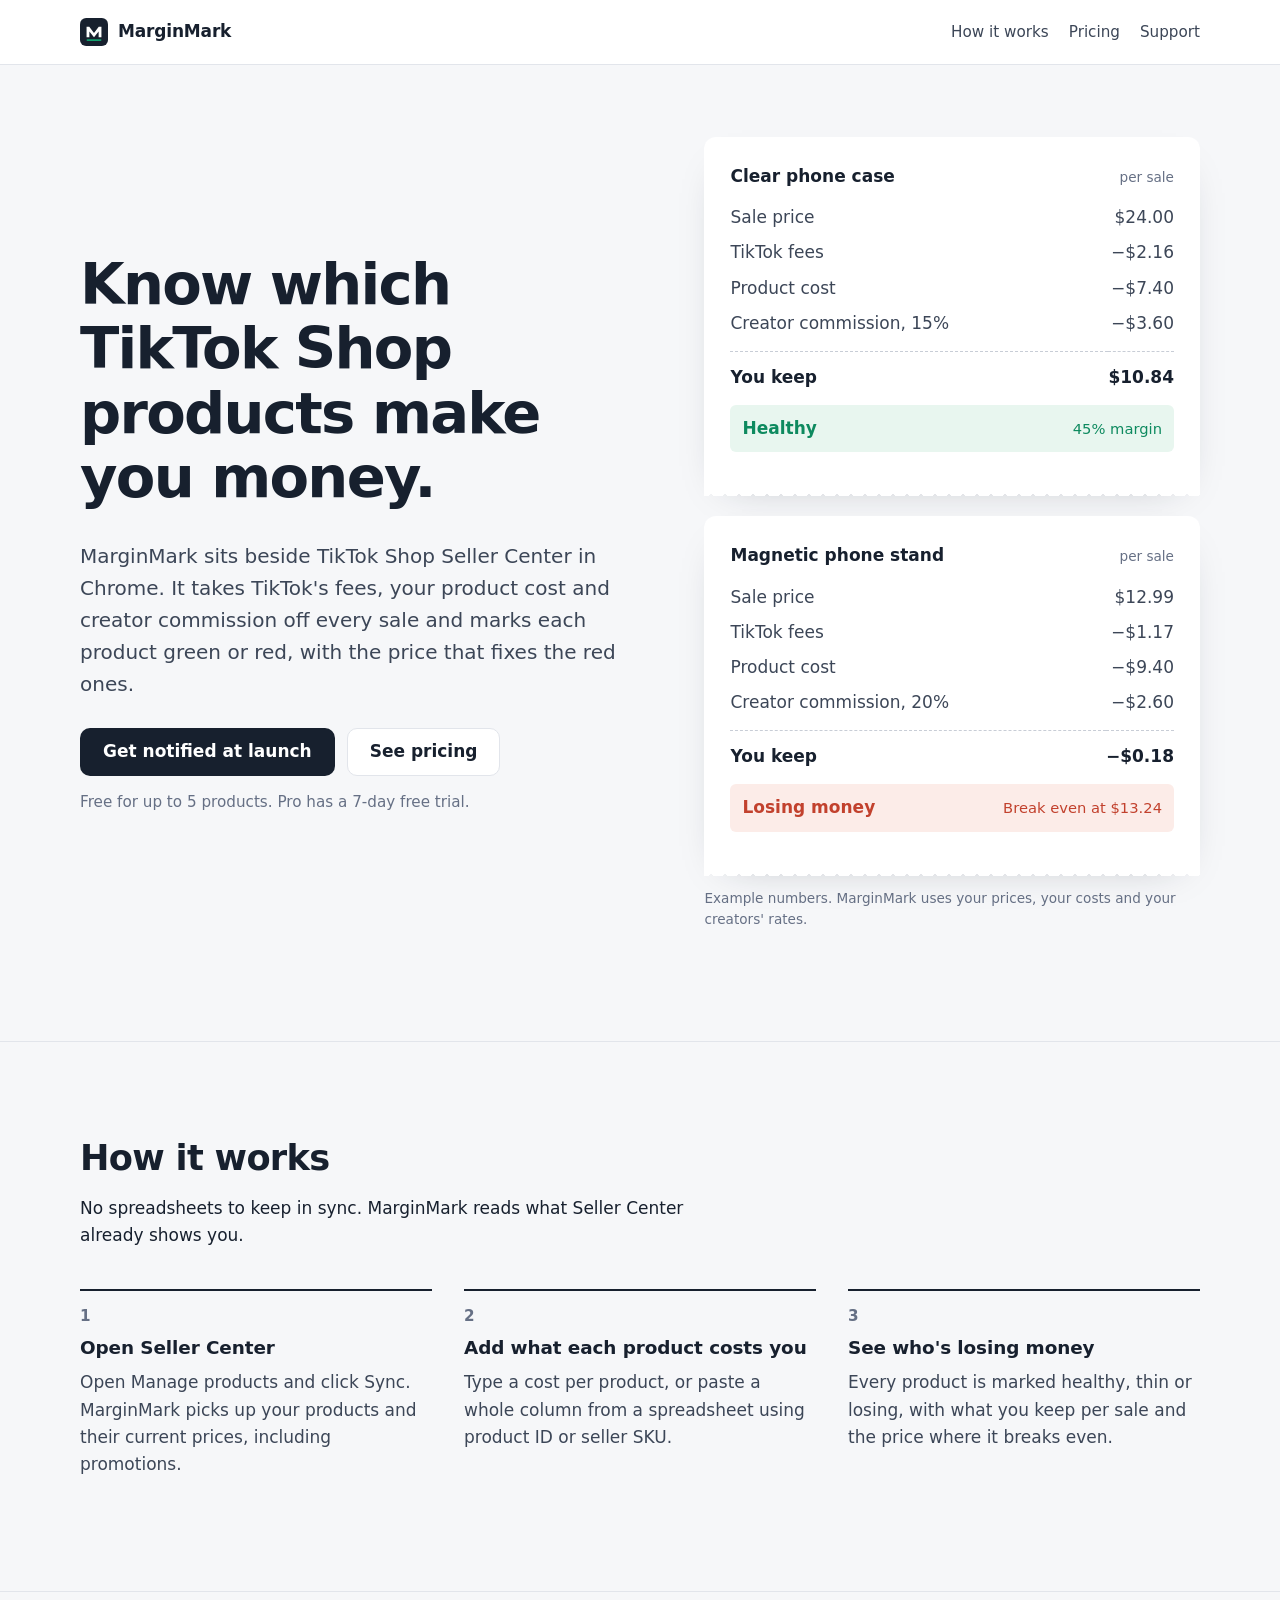
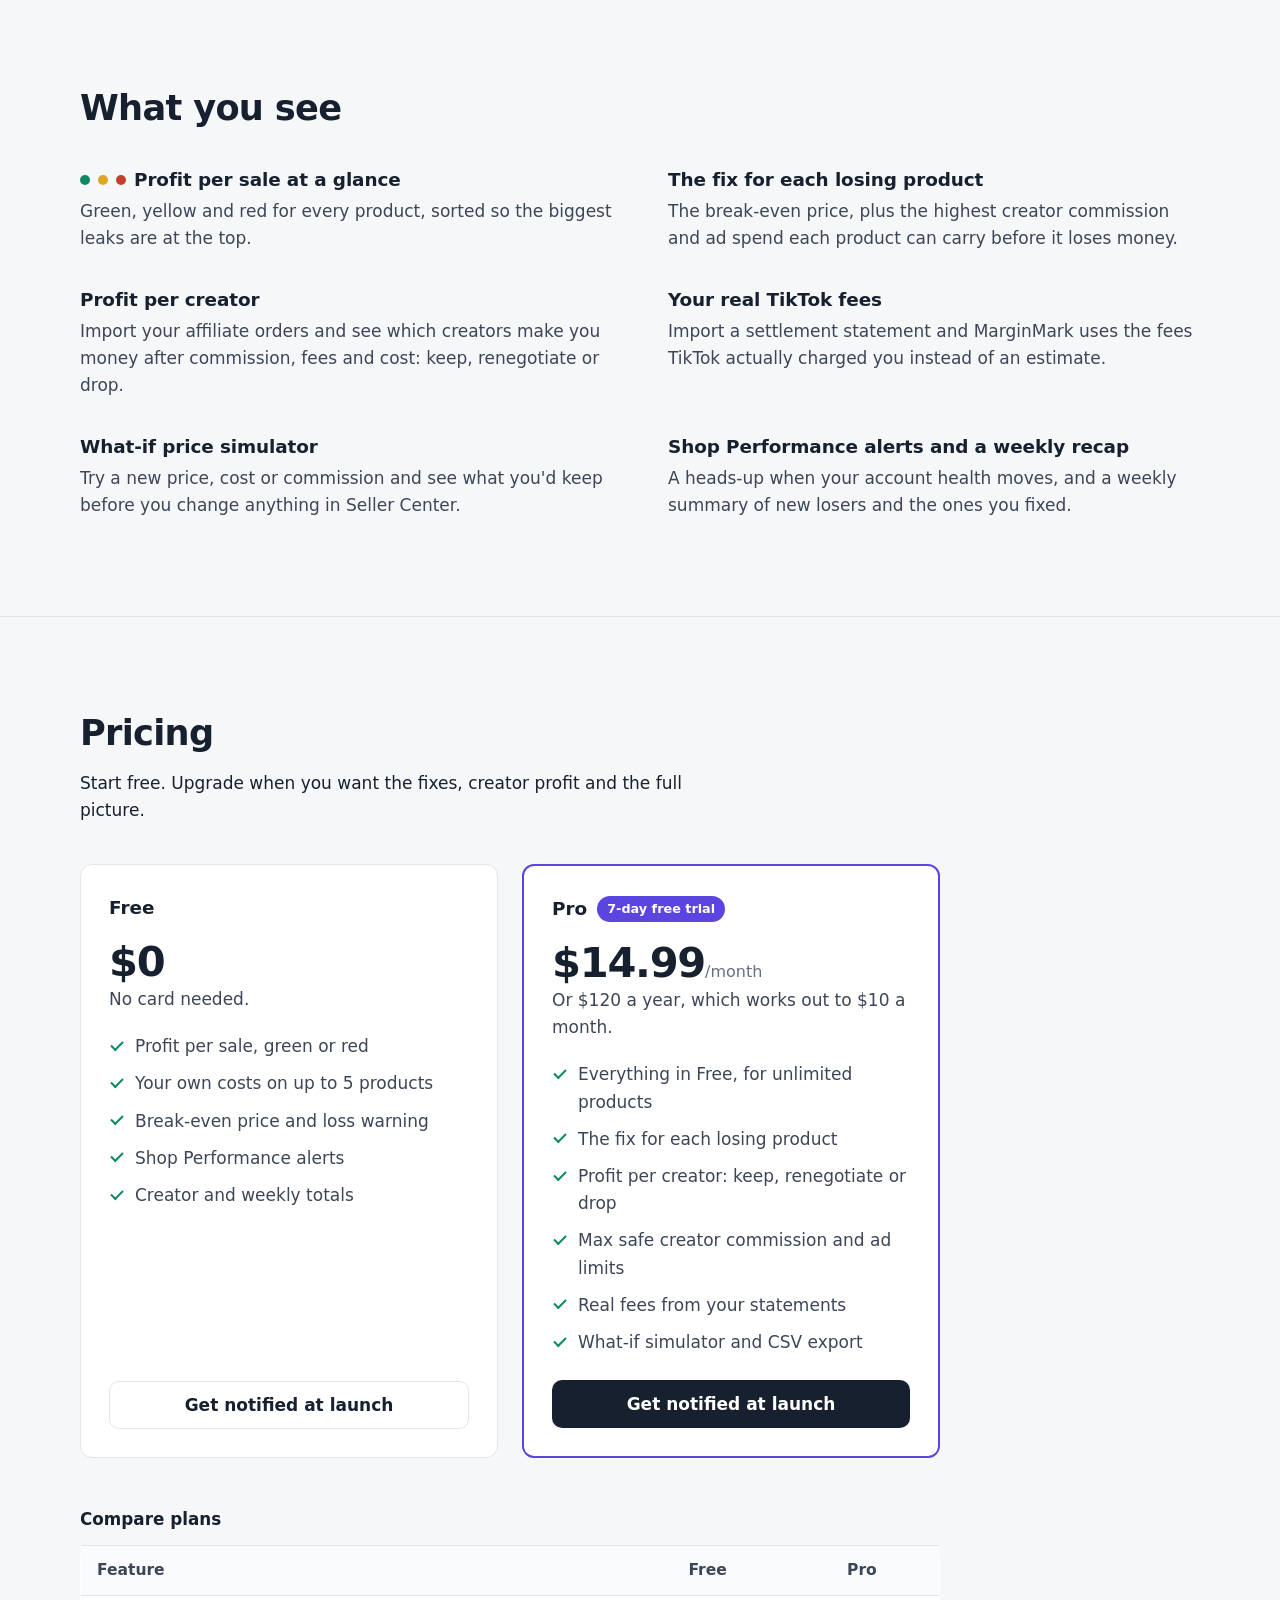
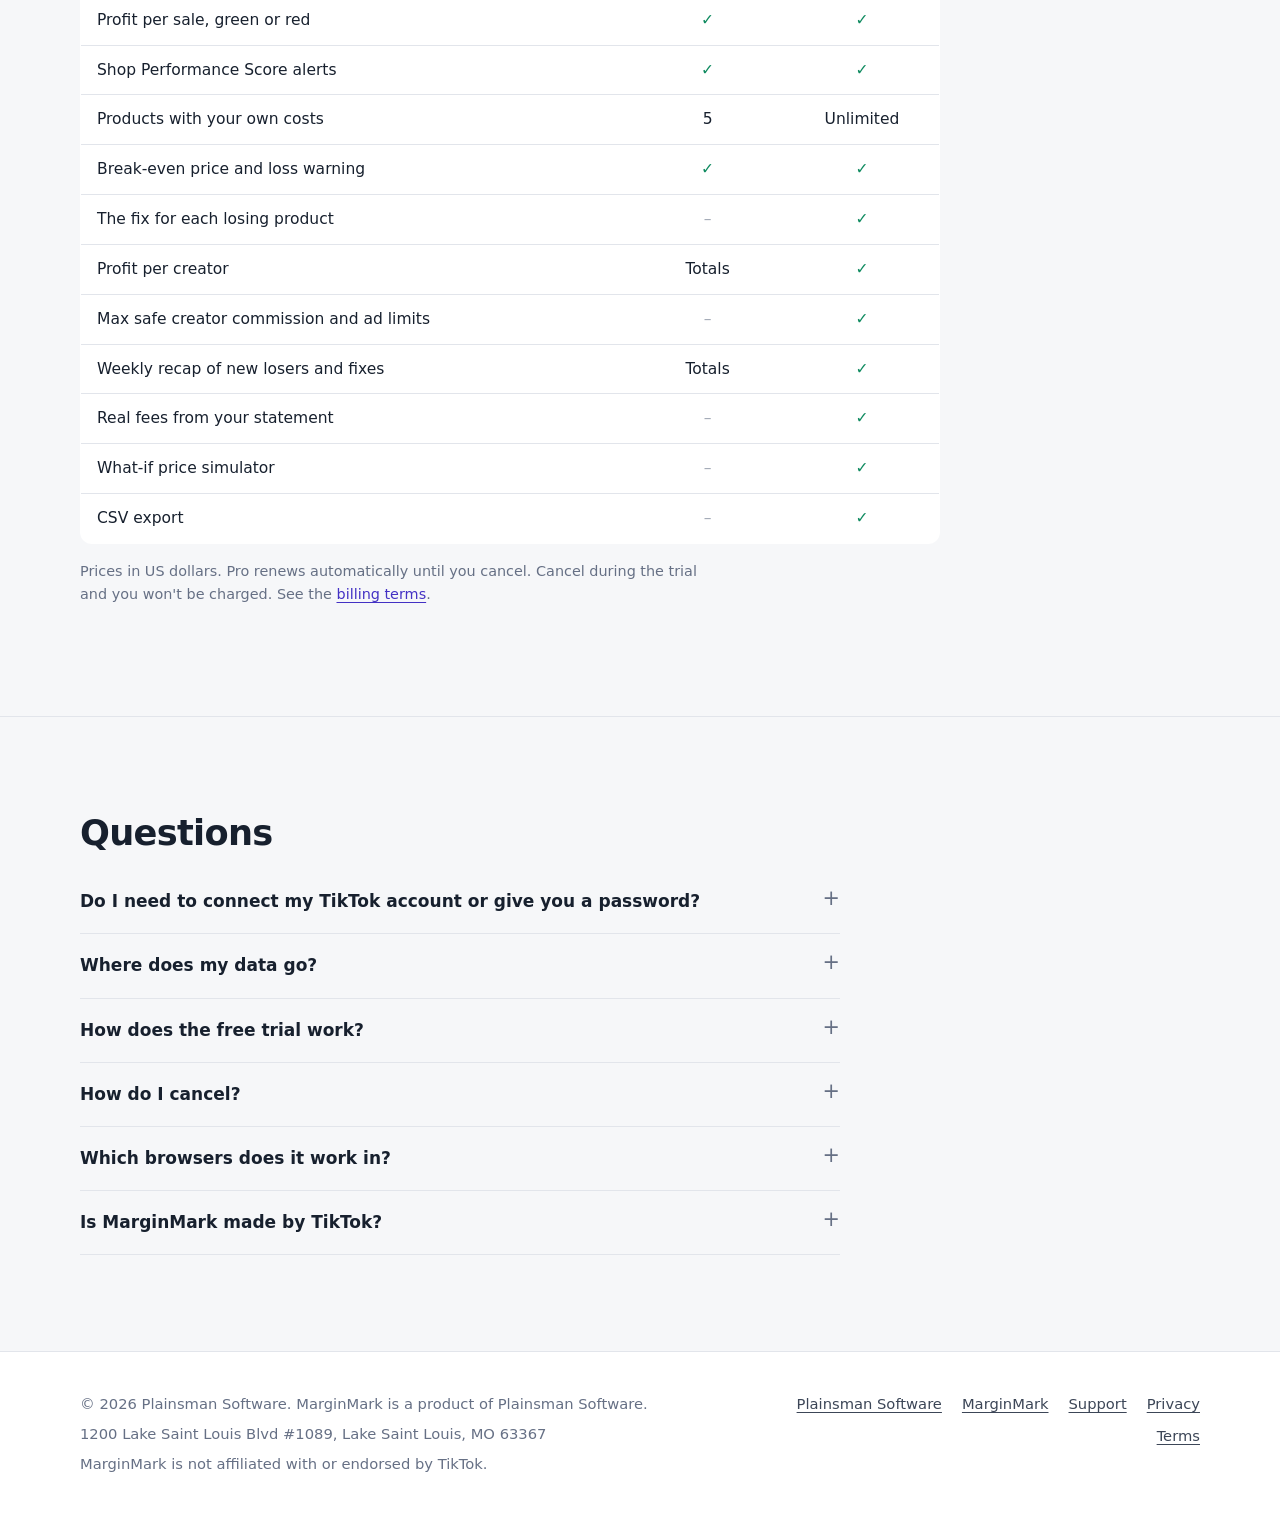
==== marginmark/index.html @ 3a08a019 "Website" ====
<!doctype html>
<html lang="en">
<head>
<meta charset="utf-8">
<meta name="viewport" content="width=device-width, initial-scale=1">
<title>MarginMark: real profit for TikTok Shop sellers</title>
<meta name="description" content="MarginMark is a Chrome extension that shows TikTok Shop sellers the real profit on every product, after fees, costs and creator commission.">
<link rel="icon" href="/assets/marginmark.svg" type="image/svg+xml">
<link rel="stylesheet" href="/assets/site.css">
<meta property="og:title" content="MarginMark: real profit for TikTok Shop sellers">
<meta property="og:description" content="MarginMark is a Chrome extension that shows TikTok Shop sellers the real profit on every product, after fees, costs and creator commission.">
<meta property="og:type" content="website">
</head>
<body>
<a class="skip" href="#main">Skip to content</a>
<header class="site-head">
  <div class="wrap">
    <a class="brand" href="/marginmark/"><img src="/assets/marginmark.svg" alt="" width="28" height="28"><span>MarginMark</span></a>
    <nav class="nav" aria-label="Main"><a href="/marginmark/#how">How it works</a><a href="/marginmark/#pricing">Pricing</a><a href="/marginmark/support/">Support</a></nav>
  </div>
</header>
<main id="main">

<section class="hero">
  <div class="wrap hero-grid">
    <div>
      <h1>Know which TikTok Shop products make you money.</h1>
      <p class="lede">MarginMark sits beside TikTok Shop Seller Center in Chrome. It takes TikTok's fees, your product cost and creator commission off every sale and marks each product green or red, with the price that fixes the red ones.</p>
      <div class="actions">
        <a class="btn btn-primary" href="mailto:hello@plainsmansoftware.com?subject=Tell%20me%20when%20MarginMark%20launches">Get notified at launch</a>
        <a class="btn btn-quiet" href="#pricing">See pricing</a>
      </div>
      <p class="note">Free for up to 5 products. Pro has a 7-day free trial.</p>
    </div>
    <div aria-label="Example of the profit breakdown MarginMark shows">
      <div class="tape">
        <div class="tape-head"><span class="tape-title">Clear phone case</span><span class="tape-tag">per sale</span></div>
        <dl>
          <dt>Sale price</dt><dd>$24.00</dd>
          <dt>TikTok fees</dt><dd>&minus;$2.16</dd>
          <dt>Product cost</dt><dd>&minus;$7.40</dd>
          <dt>Creator commission, 15%</dt><dd>&minus;$3.60</dd>
          <dt class="sum">You keep</dt><dd class="sum">$10.84</dd>
        </dl>
        <div class="verdict keep"><span>Healthy</span><span>45% margin</span></div>
      </div>
      <div class="tape">
        <div class="tape-head"><span class="tape-title">Magnetic phone stand</span><span class="tape-tag">per sale</span></div>
        <dl>
          <dt>Sale price</dt><dd>$12.99</dd>
          <dt>TikTok fees</dt><dd>&minus;$1.17</dd>
          <dt>Product cost</dt><dd>&minus;$9.40</dd>
          <dt>Creator commission, 20%</dt><dd>&minus;$2.60</dd>
          <dt class="sum">You keep</dt><dd class="sum">&minus;$0.18</dd>
        </dl>
        <div class="verdict lose"><span>Losing money</span><span>Break even at $13.24</span></div>
      </div>
      <p class="tape-caption">Example numbers. MarginMark uses your prices, your costs and your creators' rates.</p>
    </div>
  </div>
</section>

<section id="how">
  <div class="wrap">
    <div class="section-intro">
      <h2>How it works</h2>
      <p>No spreadsheets to keep in sync. MarginMark reads what Seller Center already shows you.</p>
    </div>
    <ol class="steps">
      <li>
        <h3>Open Seller Center</h3>
        <p>Open Manage products and click Sync. MarginMark picks up your products and their current prices, including promotions.</p>
      </li>
      <li>
        <h3>Add what each product costs you</h3>
        <p>Type a cost per product, or paste a whole column from a spreadsheet using product ID or seller SKU.</p>
      </li>
      <li>
        <h3>See who's losing money</h3>
        <p>Every product is marked healthy, thin or losing, with what you keep per sale and the price where it breaks even.</p>
      </li>
    </ol>
  </div>
</section>

<section>
  <div class="wrap">
    <div class="section-intro">
      <h2>What you see</h2>
    </div>
    <div class="features">
      <div class="feature">
        <h3><span class="dot g"></span><span class="dot y"></span><span class="dot r"></span>Profit per sale at a glance</h3>
        <p>Green, yellow and red for every product, sorted so the biggest leaks are at the top.</p>
      </div>
      <div class="feature">
        <h3>The fix for each losing product</h3>
        <p>The break-even price, plus the highest creator commission and ad spend each product can carry before it loses money.</p>
      </div>
      <div class="feature">
        <h3>Profit per creator</h3>
        <p>Import your affiliate orders and see which creators make you money after commission, fees and cost: keep, renegotiate or drop.</p>
      </div>
      <div class="feature">
        <h3>Your real TikTok fees</h3>
        <p>Import a settlement statement and MarginMark uses the fees TikTok actually charged you instead of an estimate.</p>
      </div>
      <div class="feature">
        <h3>What-if price simulator</h3>
        <p>Try a new price, cost or commission and see what you'd keep before you change anything in Seller Center.</p>
      </div>
      <div class="feature">
        <h3>Shop Performance alerts and a weekly recap</h3>
        <p>A heads-up when your account health moves, and a weekly summary of new losers and the ones you fixed.</p>
      </div>
    </div>
  </div>
</section>

<section id="pricing">
  <div class="wrap">
    <div class="section-intro">
      <h2>Pricing</h2>
      <p>Start free. Upgrade when you want the fixes, creator profit and the full picture.</p>
    </div>
    <div class="plans">
      <div class="plan">
        <div class="plan-name">Free</div>
        <div class="price">$0</div>
        <p class="alt">No card needed.</p>
        <ul>
          <li>Profit per sale, green or red</li>
          <li>Your own costs on up to 5 products</li>
          <li>Break-even price and loss warning</li>
          <li>Shop Performance alerts</li>
          <li>Creator and weekly totals</li>
        </ul>
        <a class="btn btn-quiet" href="mailto:hello@plainsmansoftware.com?subject=Tell%20me%20when%20MarginMark%20launches">Get notified at launch</a>
      </div>
      <div class="plan pro">
        <div class="plan-name">Pro <span class="badge">7-day free trial</span></div>
        <div class="price">$14.99<small>/month</small></div>
        <p class="alt">Or $120 a year, which works out to $10 a month.</p>
        <ul>
          <li>Everything in Free, for unlimited products</li>
          <li>The fix for each losing product</li>
          <li>Profit per creator: keep, renegotiate or drop</li>
          <li>Max safe creator commission and ad limits</li>
          <li>Real fees from your statements</li>
          <li>What-if simulator and CSV export</li>
        </ul>
        <a class="btn btn-primary" href="mailto:hello@plainsmansoftware.com?subject=Tell%20me%20when%20MarginMark%20launches">Get notified at launch</a>
      </div>
    </div>

    <table class="compare">
      <caption>Compare plans</caption>
      <thead><tr><th scope="col">Feature</th><th scope="col">Free</th><th scope="col">Pro</th></tr></thead>
      <tbody>
        <tr><td>Profit per sale, green or red</td><td class="yes" aria-label="Included">&#10003;</td><td class="yes" aria-label="Included">&#10003;</td></tr>
        <tr><td>Shop Performance Score alerts</td><td class="yes" aria-label="Included">&#10003;</td><td class="yes" aria-label="Included">&#10003;</td></tr>
        <tr><td>Products with your own costs</td><td>5</td><td>Unlimited</td></tr>
        <tr><td>Break-even price and loss warning</td><td class="yes" aria-label="Included">&#10003;</td><td class="yes" aria-label="Included">&#10003;</td></tr>
        <tr><td>The fix for each losing product</td><td class="no" aria-label="Not included">&ndash;</td><td class="yes" aria-label="Included">&#10003;</td></tr>
        <tr><td>Profit per creator</td><td>Totals</td><td class="yes" aria-label="Included">&#10003;</td></tr>
        <tr><td>Max safe creator commission and ad limits</td><td class="no" aria-label="Not included">&ndash;</td><td class="yes" aria-label="Included">&#10003;</td></tr>
        <tr><td>Weekly recap of new losers and fixes</td><td>Totals</td><td class="yes" aria-label="Included">&#10003;</td></tr>
        <tr><td>Real fees from your statement</td><td class="no" aria-label="Not included">&ndash;</td><td class="yes" aria-label="Included">&#10003;</td></tr>
        <tr><td>What-if price simulator</td><td class="no" aria-label="Not included">&ndash;</td><td class="yes" aria-label="Included">&#10003;</td></tr>
        <tr><td>CSV export</td><td class="no" aria-label="Not included">&ndash;</td><td class="yes" aria-label="Included">&#10003;</td></tr>
      </tbody>
    </table>
    <p class="small muted" style="margin-top:16px">Prices in US dollars. Pro renews automatically until you cancel. Cancel during the trial and you won't be charged. See the <a href="/marginmark/terms/#billing">billing terms</a>.</p>
  </div>
</section>

<section>
  <div class="wrap">
    <h2>Questions</h2>
    <div class="faq">
      <details>
        <summary>Do I need to connect my TikTok account or give you a password?</summary>
        <p>No. MarginMark reads the Seller Center pages you open in your own browser. There's no account connection and no TikTok password to share.</p>
      </details>
      <details>
        <summary>Where does my data go?</summary>
        <p>Imported statements and creator order files stay on your computer, and support messages never include your costs or profit. The <a href="/marginmark/privacy/">privacy policy</a> lists exactly what we store and why.</p>
      </details>
      <details>
        <summary>How does the free trial work?</summary>
        <p>Pro is free for 7 days. If you cancel before the trial ends, you aren't charged. Otherwise it continues at $14.99 a month, or $120 a year if you picked yearly.</p>
      </details>
      <details>
        <summary>How do I cancel?</summary>
        <p>In MarginMark, open your account and choose Manage billing or cancel. You keep Pro until the end of the period you've paid for.</p>
      </details>
      <details>
        <summary>Which browsers does it work in?</summary>
        <p>Google Chrome on a desktop or laptop computer.</p>
      </details>
      <details>
        <summary>Is MarginMark made by TikTok?</summary>
        <p>No. MarginMark is made by Plainsman Software, an independent company, and is not affiliated with or endorsed by TikTok.</p>
      </details>
    </div>
  </div>
</section>

</main>
<footer class="site-foot">
  <div class="wrap">
    <div>
      <p>&copy; 2026 Plainsman Software. MarginMark is a product of Plainsman Software.</p>
      <p>1200 Lake Saint Louis Blvd #1089, Lake Saint Louis, MO 63367</p>
      <p>MarginMark is not affiliated with or endorsed by TikTok.</p>
    </div>
    <nav class="foot-links" aria-label="Footer">
      <a href="/">Plainsman Software</a>
      <a href="/marginmark/">MarginMark</a>
      <a href="/marginmark/support/">Support</a>
      <a href="/marginmark/privacy/">Privacy</a>
      <a href="/marginmark/terms/">Terms</a>
    </nav>
  </div>
</footer>
</body>
</html>
---- assets/site.css ----
/* Plainsman Software / MarginMark site styles. No external requests. */
:root {
  --ink: #17202e;
  --ink-2: #3c4657;
  --ink-3: #667085;
  --paper: #f6f7f9;
  --surface: #ffffff;
  --line: #e2e5eb;
  --brand: #5a45e0;      /* MarginMark Pro purple */
  --brand-ink: #4331c4;
  --profit: #0e8a5f;
  --profit-bg: #e8f6ef;
  --loss: #c2412d;
  --loss-bg: #fcece8;
  --thin: #9a6a12;
  --radius-s: 6px;
  --radius-m: 12px;
  --measure: 68ch;
  --font: "Segoe UI Variable Text", "Segoe UI", system-ui, -apple-system, "SF Pro Text", Roboto, "Helvetica Neue", Arial, sans-serif;
  --font-display: "Segoe UI Variable Display", "Segoe UI", system-ui, -apple-system, "SF Pro Display", Roboto, "Helvetica Neue", Arial, sans-serif;
  color-scheme: light;
}

*, *::before, *::after { box-sizing: border-box; }
html { -webkit-text-size-adjust: 100%; }
body {
  margin: 0;
  background: var(--paper);
  color: var(--ink);
  font: 400 1.0625rem/1.6 var(--font);
  font-feature-settings: "tnum" 0;
}
img, svg { display: block; max-width: 100%; }
a { color: var(--brand-ink); text-underline-offset: 0.18em; text-decoration-thickness: 1px; }
a:hover { text-decoration-thickness: 2px; }
:focus-visible { outline: 3px solid var(--brand); outline-offset: 3px; border-radius: 4px; }

.wrap { width: min(1120px, 100% - 32px); margin-inline: auto; }
.skip { position: absolute; left: -999px; top: 8px; background: var(--ink); color: #fff; padding: 8px 12px; border-radius: var(--radius-s); z-index: 10; }
.skip:focus { left: 16px; }

/* Header */
.site-head { border-bottom: 1px solid var(--line); background: var(--surface); }
.site-head .wrap { display: flex; align-items: center; justify-content: space-between; gap: 16px; min-height: 64px; }
.brand { display: inline-flex; align-items: center; gap: 10px; color: var(--ink); text-decoration: none; font-weight: 650; letter-spacing: -0.01em; }
.brand img { width: 28px; height: 28px; }
.brand-co { font-weight: 650; letter-spacing: -0.01em; }
.nav { display: flex; gap: 4px 20px; flex-wrap: wrap; justify-content: flex-end; }
.nav a { color: var(--ink-2); text-decoration: none; font-size: 0.95rem; padding: 6px 0; }
.nav a:hover, .nav a[aria-current="page"] { color: var(--ink); text-decoration: underline; }

/* Type */
h1, h2, h3 { font-family: var(--font-display); color: var(--ink); line-height: 1.12; margin: 0 0 0.5em; }
h1 { font-size: clamp(2.25rem, 5.2vw, 3.6rem); font-weight: 750; letter-spacing: -0.03em; }
h2 { font-size: clamp(1.6rem, 3vw, 2.2rem); font-weight: 700; letter-spacing: -0.02em; }
h3 { font-size: 1.15rem; font-weight: 650; letter-spacing: -0.005em; line-height: 1.3; }
p { margin: 0 0 1em; max-width: var(--measure); }
.lede { font-size: clamp(1.1rem, 1.8vw, 1.25rem); color: var(--ink-2); max-width: 46ch; }
.muted { color: var(--ink-3); }
.small { font-size: 0.9rem; }

/* Buttons */
.actions { display: flex; flex-wrap: wrap; gap: 12px; margin-top: 28px; }
.btn { display: inline-flex; align-items: center; justify-content: center; min-height: 48px; padding: 0 22px; border-radius: 10px; font-weight: 600; text-decoration: none; border: 1px solid transparent; }
.btn-primary { background: var(--ink); color: #fff; }
.btn-primary:hover { background: #253043; text-decoration: none; }
.btn-quiet { background: var(--surface); color: var(--ink); border-color: var(--line); }
.btn-quiet:hover { border-color: var(--ink-3); text-decoration: none; }

/* Sections */
section { padding: clamp(56px, 8vw, 96px) 0; }
section + section { border-top: 1px solid var(--line); }
.section-intro { max-width: 640px; margin-bottom: 40px; }

/* Hero */
.hero { padding-top: clamp(40px, 6vw, 72px); }
.hero-grid { display: grid; grid-template-columns: 1.05fr 0.95fr; gap: clamp(32px, 6vw, 80px); align-items: center; }
.hero .note { margin-top: 14px; font-size: 0.95rem; color: var(--ink-3); }

/* The receipt: the one bold element */
.tape { position: relative; background: var(--surface); padding: 26px 26px 34px; border-radius: var(--radius-m) var(--radius-m) 0 0; box-shadow: 0 1px 0 var(--line), 0 18px 40px -24px rgba(23, 32, 46, 0.35); font-feature-settings: "tnum" 1; }
.tape::after { content: ""; position: absolute; left: 0; right: 0; bottom: -10px; height: 10px; background: linear-gradient(-45deg, transparent 7px, var(--surface) 0) 0 0 / 14px 10px repeat-x, linear-gradient(45deg, transparent 7px, var(--surface) 0) 0 0 / 14px 10px repeat-x; }
.tape + .tape { margin-top: 30px; }
.tape-head { display: flex; justify-content: space-between; align-items: baseline; gap: 12px; margin-bottom: 14px; }
.tape-title { font-weight: 650; }
.tape-tag { font-size: 0.85rem; color: var(--ink-3); white-space: nowrap; }
.tape dl { margin: 0; display: grid; grid-template-columns: 1fr auto; row-gap: 8px; }
.tape dt { color: var(--ink-2); }
.tape dd { margin: 0; text-align: right; color: var(--ink-2); }
.tape .sum { border-top: 1px dashed #c8cdd6; margin-top: 6px; padding-top: 12px; font-weight: 700; color: var(--ink); }
.verdict { display: flex; justify-content: space-between; align-items: center; gap: 12px; margin-top: 14px; padding: 10px 12px; border-radius: var(--radius-s); font-weight: 650; }
.verdict.keep { background: var(--profit-bg); color: var(--profit); }
.verdict.lose { background: var(--loss-bg); color: var(--loss); }
.verdict span:last-child { font-weight: 500; font-size: 0.92rem; }
.tape-caption { margin-top: 22px; font-size: 0.85rem; color: var(--ink-3); }

/* Steps (a real sequence) */
.steps { display: grid; grid-template-columns: repeat(3, 1fr); gap: 32px; margin: 0; padding: 0; list-style: none; counter-reset: step; }
.steps li { counter-increment: step; padding-top: 18px; border-top: 2px solid var(--ink); }
.steps li::before { content: counter(step); display: block; font: 700 0.95rem/1 var(--font-display); color: var(--ink-3); margin-bottom: 12px; }
.steps p { color: var(--ink-2); }

/* Feature list */
.features { display: grid; grid-template-columns: repeat(2, 1fr); gap: 36px 56px; }
.feature h3 { margin-bottom: 6px; }
.feature p { color: var(--ink-2); margin: 0; }
.dot { display: inline-block; width: 10px; height: 10px; border-radius: 50%; margin-right: 8px; vertical-align: 0.05em; }
.dot.g { background: var(--profit); } .dot.y { background: #e0a526; } .dot.r { background: var(--loss); }

/* Pricing */
.plans { display: grid; grid-template-columns: 1fr 1fr; gap: 24px; max-width: 860px; }
.plan { background: var(--surface); border: 1px solid var(--line); border-radius: var(--radius-m); padding: 28px; display: flex; flex-direction: column; }
.plan.pro { border: 2px solid var(--brand); }
.plan-name { display: flex; align-items: center; gap: 10px; font-weight: 700; font-size: 1.15rem; }
.badge { font-size: 0.8rem; font-weight: 650; color: #fff; background: var(--brand); padding: 3px 10px; border-radius: 999px; }
.price { font: 750 2.6rem/1 var(--font-display); letter-spacing: -0.03em; margin: 18px 0 4px; font-feature-settings: "tnum" 1; }
.price small { font-size: 1rem; font-weight: 500; color: var(--ink-3); letter-spacing: 0; }
.plan .alt { color: var(--ink-2); margin: 0 0 20px; }
.plan ul { margin: 0 0 24px; padding: 0; list-style: none; display: grid; gap: 10px; }
.plan li { padding-left: 26px; position: relative; color: var(--ink-2); }
.plan li::before { content: ""; position: absolute; left: 2px; top: 0.45em; width: 12px; height: 7px; border-left: 2px solid var(--profit); border-bottom: 2px solid var(--profit); transform: rotate(-45deg); }
.plan .btn { margin-top: auto; }

.compare { width: 100%; max-width: 860px; border-collapse: collapse; margin-top: 48px; background: var(--surface); border: 1px solid var(--line); border-radius: var(--radius-m); overflow: hidden; font-size: 0.97rem; }
.compare caption { text-align: left; font-weight: 650; padding: 0 0 12px; font-size: 1.05rem; }
.compare th, .compare td { padding: 12px 16px; border-bottom: 1px solid var(--line); text-align: left; }
.compare thead th { font-weight: 650; color: var(--ink-2); background: #fafbfc; }
.compare td:not(:first-child), .compare th:not(:first-child) { text-align: center; width: 18%; }
.compare tr:last-child td { border-bottom: 0; }
.yes { color: var(--profit); font-weight: 700; }
.no { color: #a3aab6; }

/* FAQ */
.faq { max-width: 760px; }
.faq details { border-bottom: 1px solid var(--line); padding: 18px 0; }
.faq summary { cursor: pointer; font-weight: 650; list-style: none; display: flex; justify-content: space-between; gap: 16px; }
.faq summary::-webkit-details-marker { display: none; }
.faq summary::after { content: "+"; font-weight: 400; color: var(--ink-3); font-size: 1.3rem; line-height: 1; }
.faq details[open] summary::after { content: "\2212"; }
.faq details p { margin: 12px 0 0; color: var(--ink-2); }

/* Callout */
.callout { background: var(--surface); border-left: 4px solid var(--brand); padding: 20px 24px; border-radius: 0 var(--radius-s) var(--radius-s) 0; max-width: 760px; }
.callout p:last-child { margin-bottom: 0; }

/* Legal / document pages */
.doc { padding: clamp(40px, 6vw, 72px) 0 80px; }
.doc .wrap { display: grid; grid-template-columns: 220px minmax(0, 1fr); gap: 56px; }
.doc-toc { position: sticky; top: 24px; align-self: start; font-size: 0.92rem; }
.doc-toc p { font-weight: 650; margin-bottom: 8px; }
.doc-toc ol { margin: 0; padding-left: 1.2em; display: grid; gap: 6px; color: var(--ink-3); }
.doc-toc a { color: var(--ink-2); text-decoration: none; }
.doc-toc a:hover { color: var(--ink); text-decoration: underline; }
.doc-body { max-width: 72ch; }
.doc-body h1 { font-size: clamp(2rem, 4vw, 2.8rem); }
.doc-body h2 { font-size: 1.35rem; margin-top: 2.2em; scroll-margin-top: 24px; }
.doc-body h3 { margin-top: 1.4em; }
.doc-body ul { padding-left: 1.2em; margin: 0 0 1em; }
.doc-body li { margin-bottom: 0.4em; }
.doc-meta { color: var(--ink-3); margin-bottom: 2em; }
.doc-body table { border-collapse: collapse; width: 100%; margin: 0 0 1.2em; font-size: 0.95rem; }
.doc-body th, .doc-body td { text-align: left; padding: 10px 12px; border-bottom: 1px solid var(--line); vertical-align: top; }
.doc-body th { font-weight: 650; background: #fafbfc; }

/* Company home */
.co-hero { padding: clamp(72px, 12vw, 140px) 0 clamp(48px, 8vw, 96px); }
.co-hero h1 { font-size: clamp(2.4rem, 6vw, 4.4rem); max-width: 15ch; }
.horizon { height: 1px; background: var(--ink); margin-top: clamp(48px, 8vw, 88px); position: relative; }
.horizon::before { content: ""; position: absolute; left: 62%; bottom: 0; width: 56px; height: 28px; border: 1px solid var(--ink); border-bottom: 0; border-radius: 56px 56px 0 0; background: var(--paper); }
.product-row { display: grid; grid-template-columns: 72px minmax(0, 1fr) auto; gap: 24px; align-items: center; background: var(--surface); border: 1px solid var(--line); border-radius: var(--radius-m); padding: 28px; }
.product-row img { width: 72px; height: 72px; }
.product-row h3 { font-size: 1.4rem; margin-bottom: 4px; }
.product-row p { margin: 0; color: var(--ink-2); }
.contact-grid { display: grid; grid-template-columns: repeat(3, 1fr); gap: 32px; }
.contact-grid h3 { font-size: 1rem; margin-bottom: 4px; }
.contact-grid p { margin: 0; color: var(--ink-2); }

/* Footer */
.site-foot { border-top: 1px solid var(--line); background: var(--surface); padding: 40px 0 48px; font-size: 0.92rem; color: var(--ink-3); }
.site-foot .wrap { display: grid; grid-template-columns: 1.4fr 1fr; gap: 24px 48px; }
.site-foot p { margin: 0 0 6px; max-width: none; }
.foot-links { display: flex; flex-wrap: wrap; gap: 8px 20px; justify-content: flex-end; align-content: start; }
.foot-links a { color: var(--ink-2); }

/* 404 */
.lost { padding: clamp(80px, 14vw, 160px) 0; }

@media (max-width: 860px) {
  .hero-grid, .features, .plans, .contact-grid, .site-foot .wrap { grid-template-columns: 1fr; }
  .steps { grid-template-columns: 1fr; gap: 24px; }
  .doc .wrap { grid-template-columns: 1fr; gap: 24px; }
  .doc-toc { position: static; border: 1px solid var(--line); border-radius: var(--radius-m); padding: 16px 20px; background: var(--surface); }
  .foot-links { justify-content: flex-start; }
  .product-row { grid-template-columns: 56px minmax(0, 1fr); }
  .product-row img { width: 56px; height: 56px; }
  .product-row .btn { grid-column: 1 / -1; }
}
@media (max-width: 520px) {
  .site-head .wrap { flex-wrap: wrap; padding: 10px 0; }
  .nav { justify-content: flex-start; }
  .compare th, .compare td { padding: 10px 8px; font-size: 0.9rem; }
  .tape { padding: 20px 18px 28px; }
}
@media (prefers-reduced-motion: reduce) { * { scroll-behavior: auto !important; } }
@media print {
  .site-head, .site-foot, .doc-toc, .skip { display: none; }
  body { background: #fff; }
  .doc .wrap { display: block; }
}
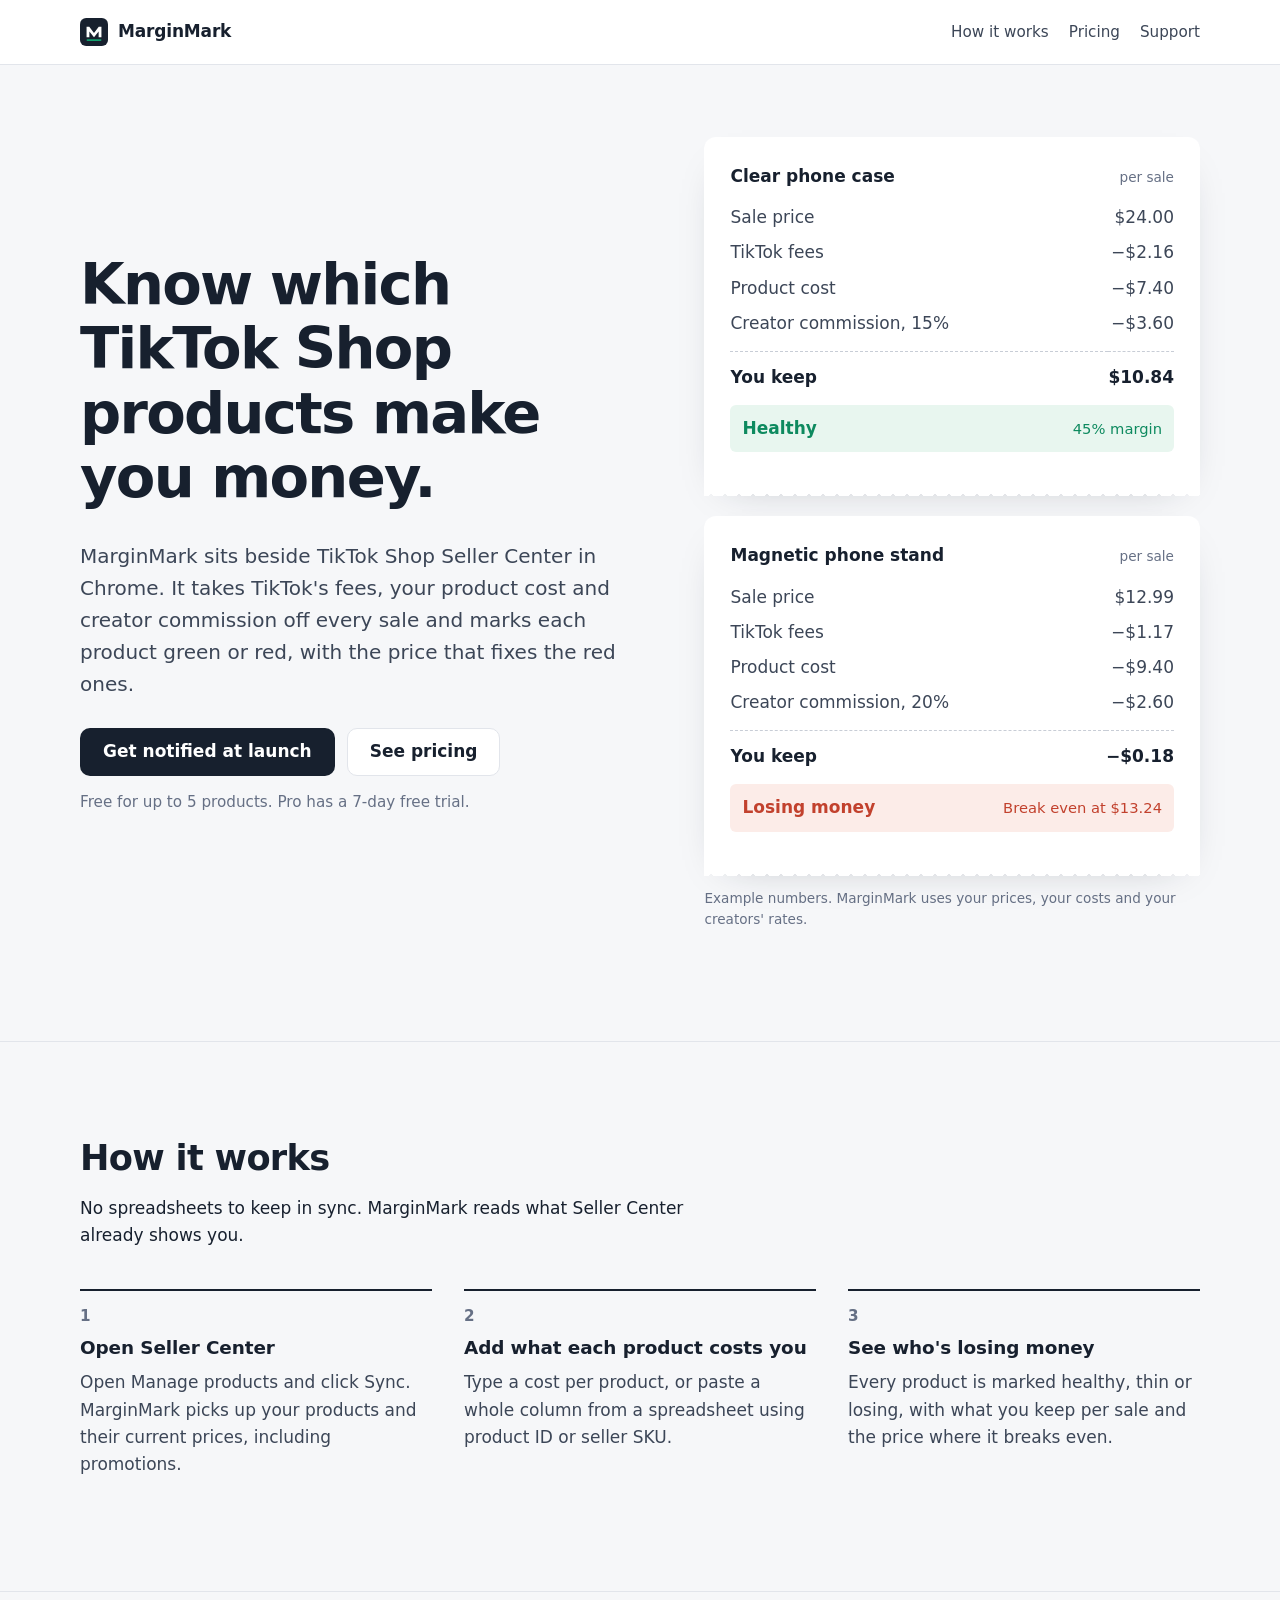
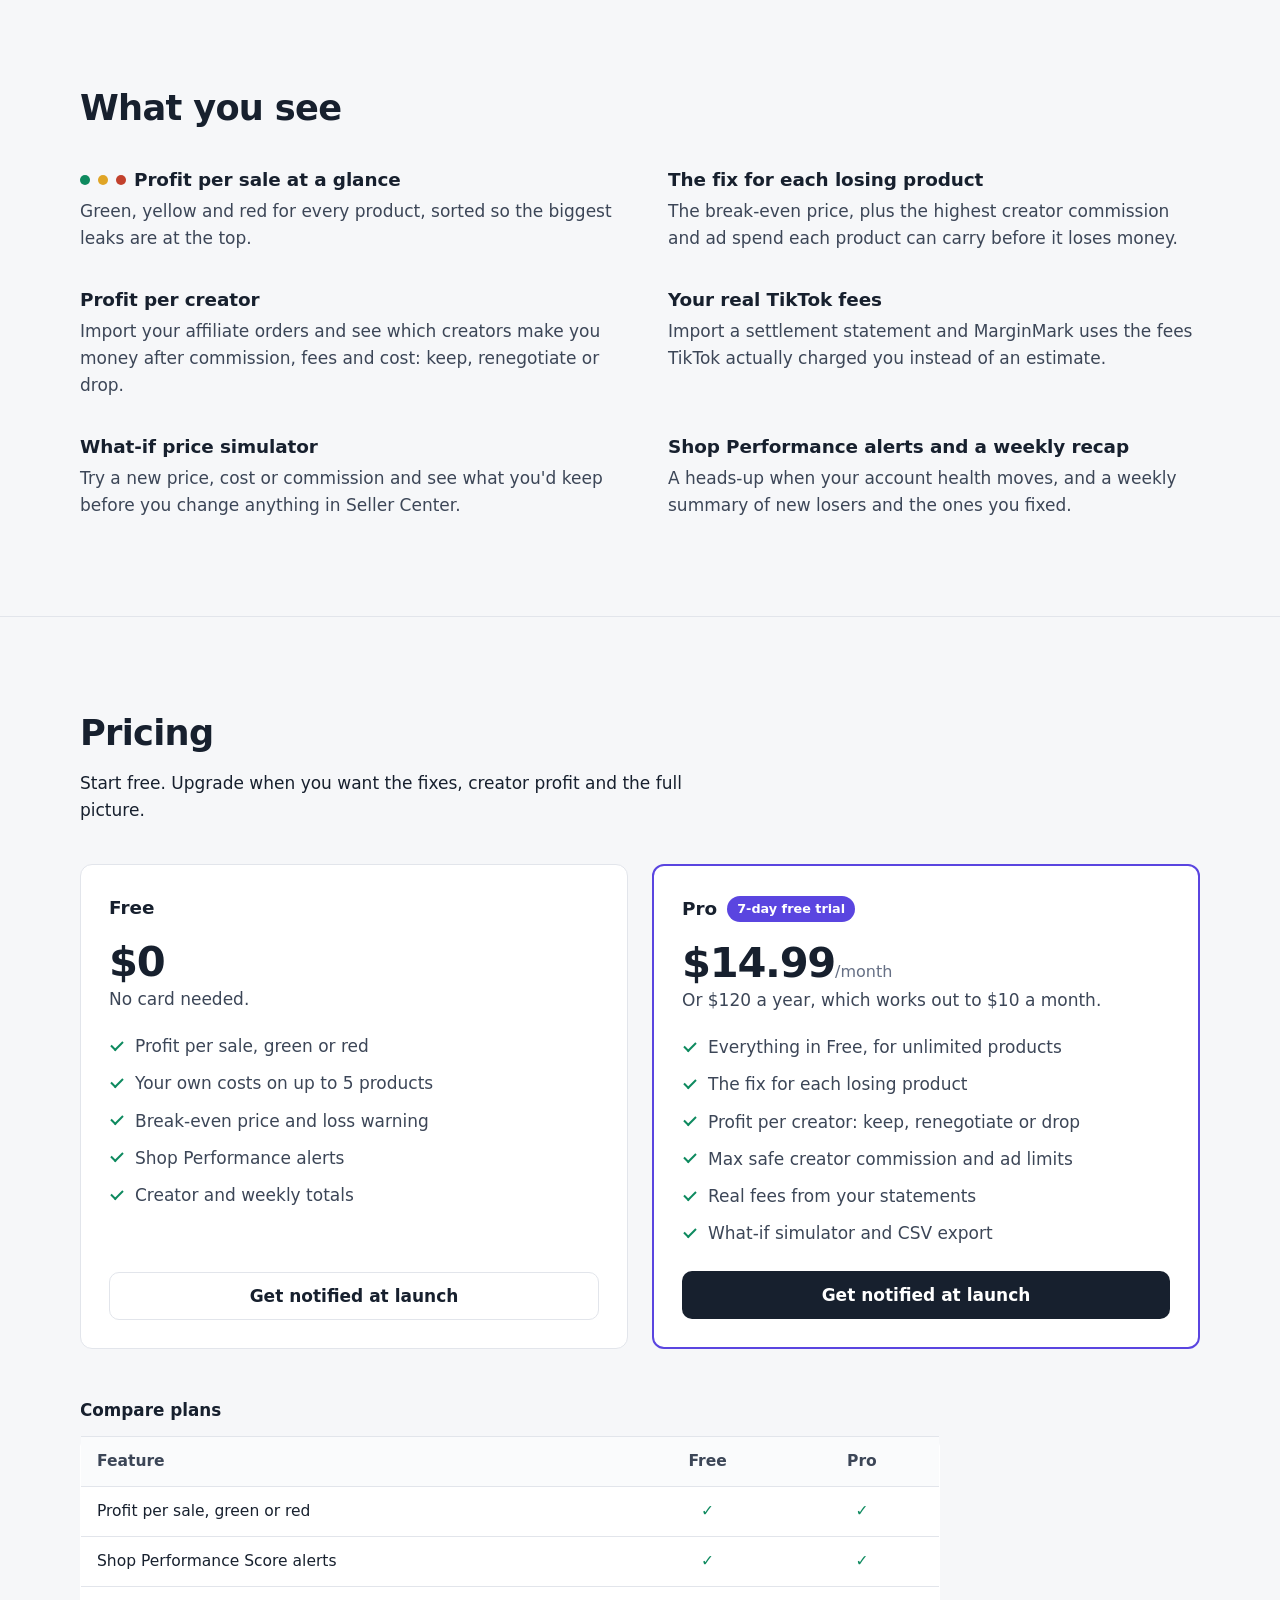
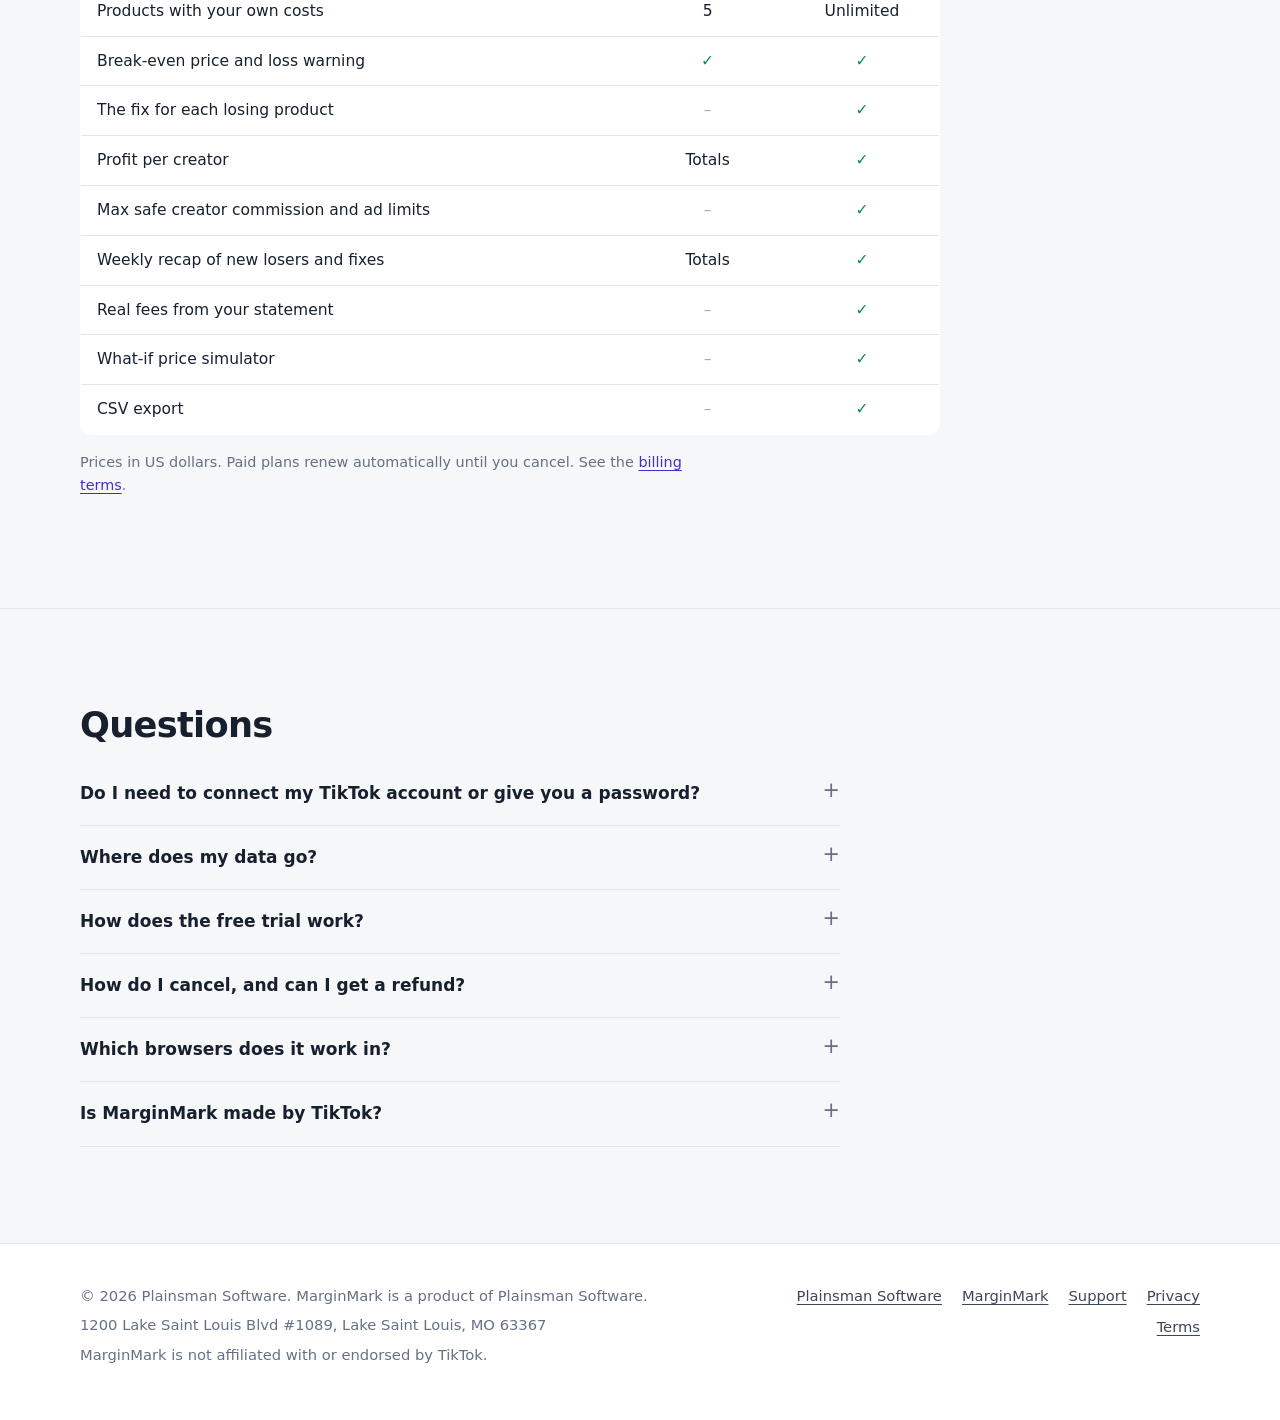
==== commit 865b69cd: "Publish site from MarginMark 2026-10-07" ====
--- a/marginmark/index.html
+++ b/marginmark/index.html
@@ -151,6 +151,7 @@
         </ul>
         <a class="btn btn-primary" href="mailto:hello@plainsmansoftware.com?subject=Tell%20me%20when%20MarginMark%20launches">Get notified at launch</a>
       </div>
+
     </div>
 
     <table class="compare">
@@ -170,7 +171,7 @@
         <tr><td>CSV export</td><td class="no" aria-label="Not included">&ndash;</td><td class="yes" aria-label="Included">&#10003;</td></tr>
       </tbody>
     </table>
-    <p class="small muted" style="margin-top:16px">Prices in US dollars. Pro renews automatically until you cancel. Cancel during the trial and you won't be charged. See the <a href="/marginmark/terms/#billing">billing terms</a>.</p>
+    <p class="small muted" style="margin-top:16px">Prices in US dollars. Paid plans renew automatically until you cancel. See the <a href="/marginmark/terms/#billing">billing terms</a>.</p>
   </div>
 </section>
 
@@ -191,8 +192,9 @@
         <p>Pro is free for 7 days. If you cancel before the trial ends, you aren't charged. Otherwise it continues at $14.99 a month, or $120 a year if you picked yearly.</p>
       </details>
       <details>
-        <summary>How do I cancel?</summary>
-        <p>In MarginMark, open your account and choose Manage billing or cancel. You keep Pro until the end of the period you've paid for.</p>
+        <summary>How do I cancel, and can I get a refund?</summary>
+        <p>In MarginMark, open your account and choose Manage billing or cancel.</p>
+        <p class="refund-policy">Cancel anytime from Manage billing. You keep your plan until the end of the period you paid for. Cancel during the free trial and you won't be charged. If you're unhappy with your first charge, email support@plainsmansoftware.com within 7 days of it and we'll refund it in full. Renewals aren't refunded except where the law requires.</p>
       </details>
       <details>
         <summary>Which browsers does it work in?</summary>
--- a/assets/site.css
+++ b/assets/site.css
@@ -108,7 +108,7 @@
 .dot.g { background: var(--profit); } .dot.y { background: #e0a526; } .dot.r { background: var(--loss); }
 
 /* Pricing */
-.plans { display: grid; grid-template-columns: 1fr 1fr; gap: 24px; max-width: 860px; }
+.plans { display: grid; grid-template-columns: repeat(auto-fit, minmax(260px, 1fr)); gap: 24px; max-width: 1120px; }
 .plan { background: var(--surface); border: 1px solid var(--line); border-radius: var(--radius-m); padding: 28px; display: flex; flex-direction: column; }
 .plan.pro { border: 2px solid var(--brand); }
 .plan-name { display: flex; align-items: center; gap: 10px; font-weight: 700; font-size: 1.15rem; }
@@ -207,3 +207,5 @@
   body { background: #fff; }
   .doc .wrap { display: block; }
 }
+
+.refund-policy { color: var(--ink-2); }
